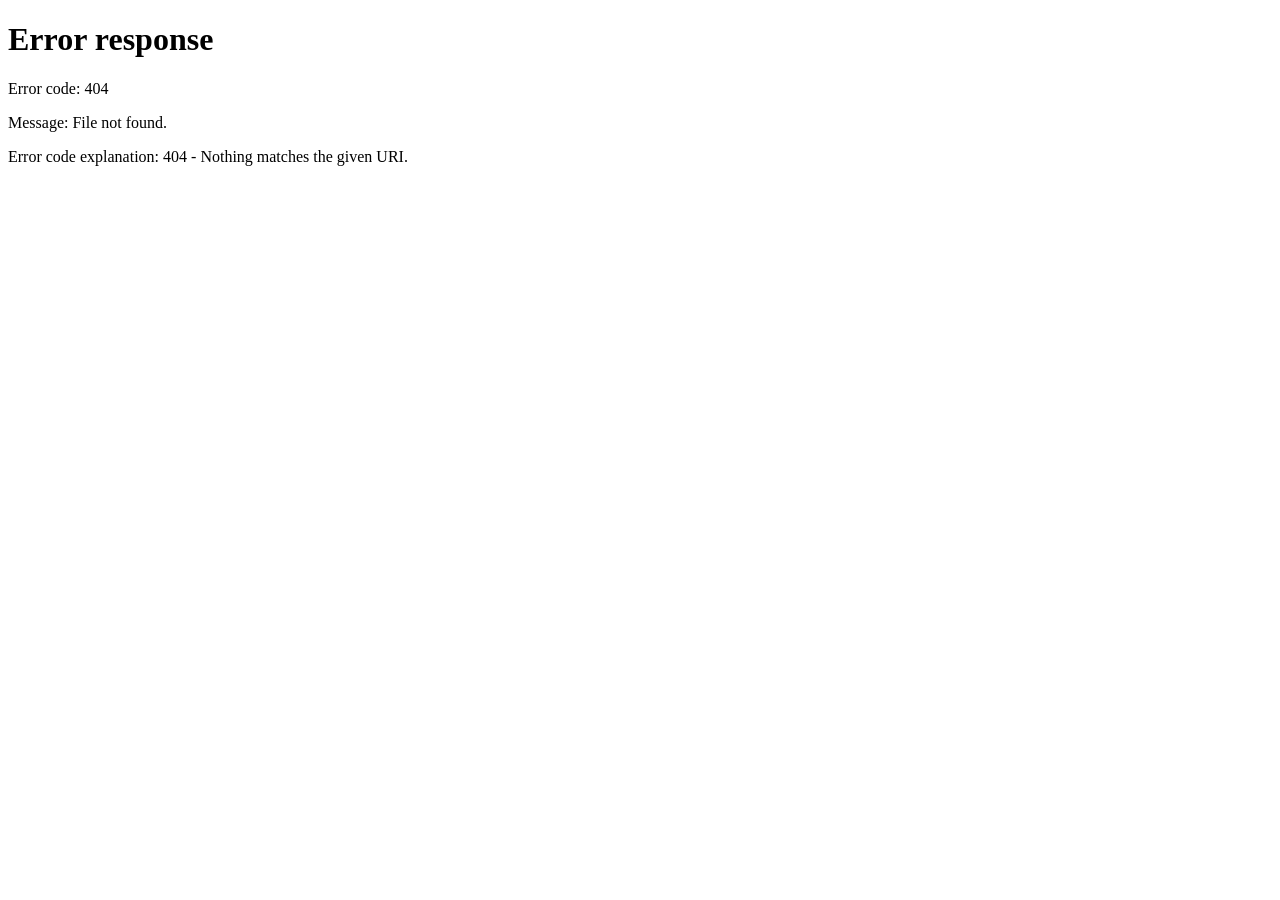
==== src/main/resources/static/index.html @ 52e72889 "legacy 페이지 수정" ====
<!DOCTYPE html>
<html lang="ko">
<head>
    <meta charset="UTF-8">
    <meta http-equiv="refresh" content="0; url=/legacy/index.html">
    <meta name="viewport" content="width=device-width, initial-scale=1.0">
    <title>ChatChosim</title>
    <script>
        window.location.replace("/legacy/index.html");
    </script>
    <style>
        body {
            margin: 0;
            font-family: "Malgun Gothic", Arial, sans-serif;
            background: #f4f7fb;
            color: #1a1a1a;
            display: flex;
            justify-content: center;
            align-items: center;
            height: 100vh;
        }
        .box {
            text-align: center;
            background: white;
            padding: 32px;
            border-radius: 18px;
            box-shadow: 0 12px 30px rgba(0,0,0,0.08);
        }
        a {
            color: #2a64f6;
            text-decoration: none;
            font-weight: bold;
        }
    </style>
</head>
<body>
<div class="box">
    <h1>ChatChosim</h1>
    <p>legacy 페이지로 이동 중이다.</p>
    <p>자동 이동이 안 되면 <a href="/legacy/index.html">여기를 클릭</a>.</p>
</div>
</body>
</html>
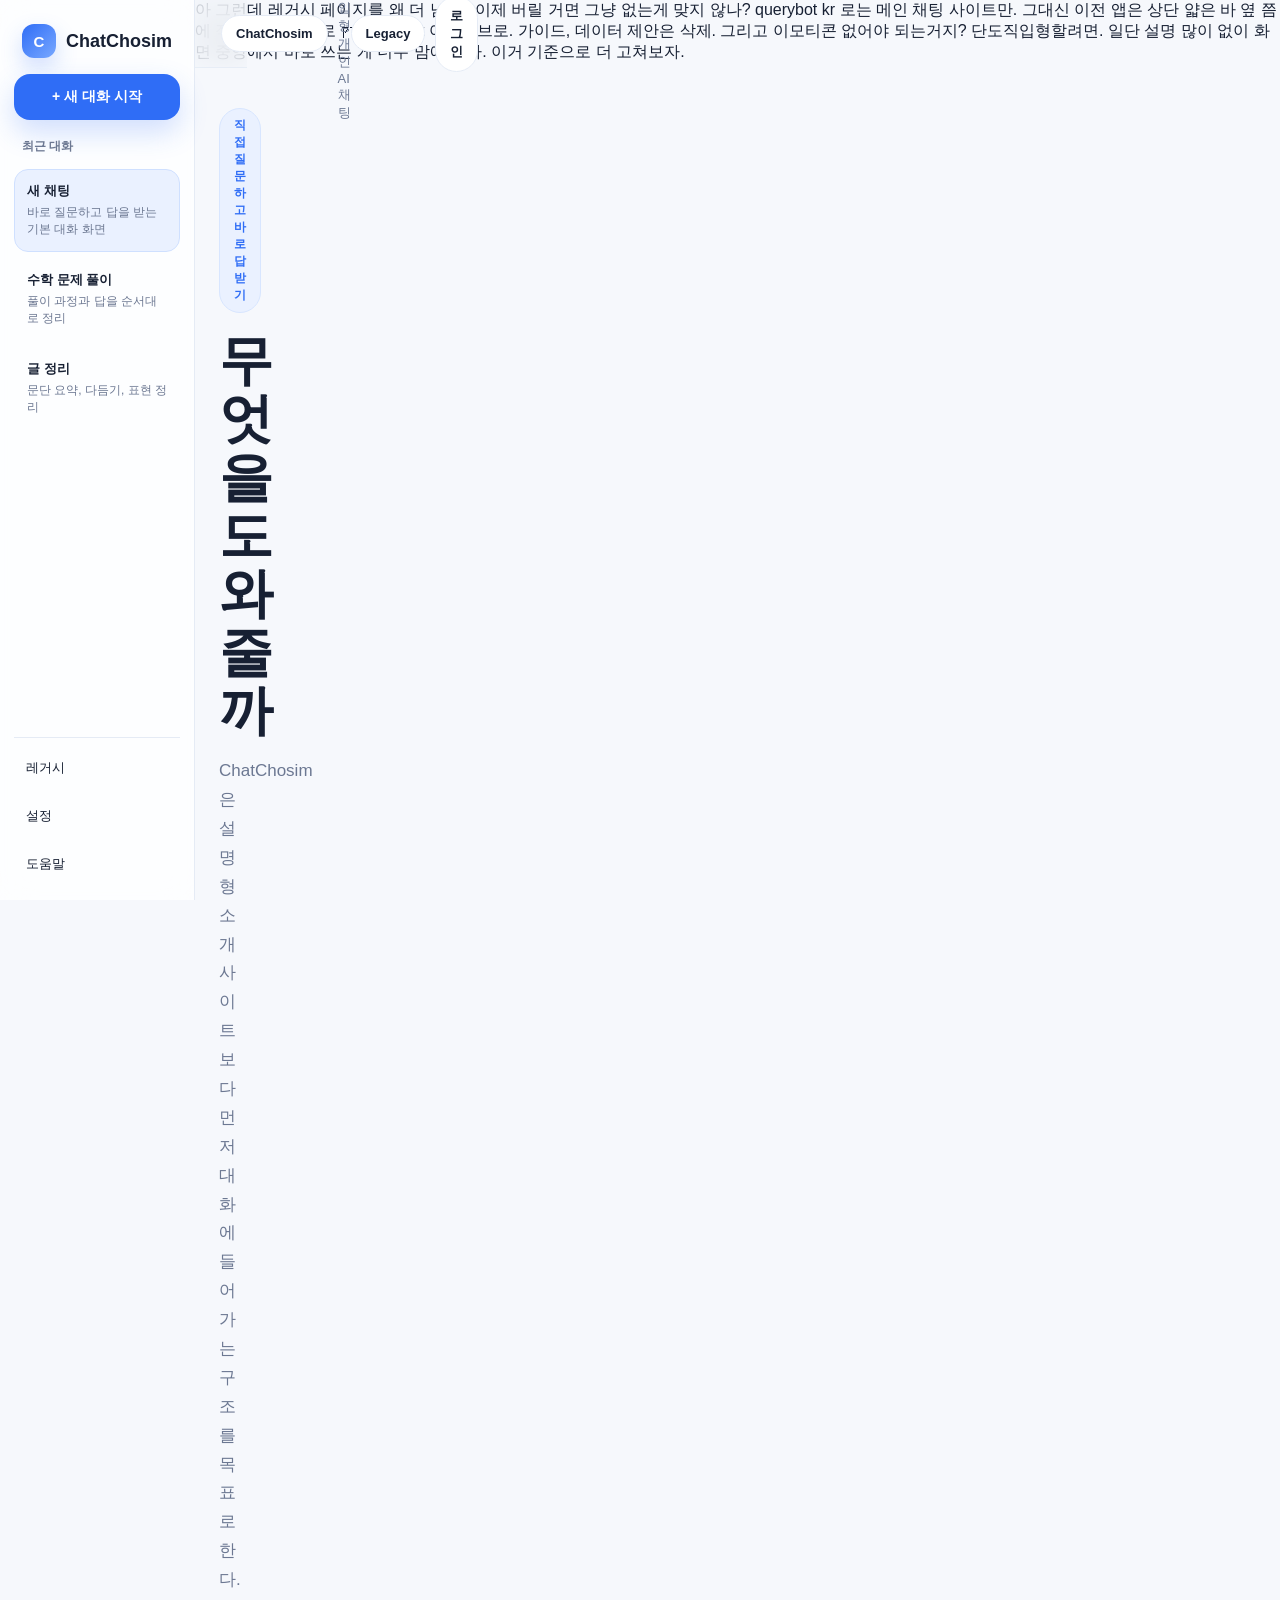
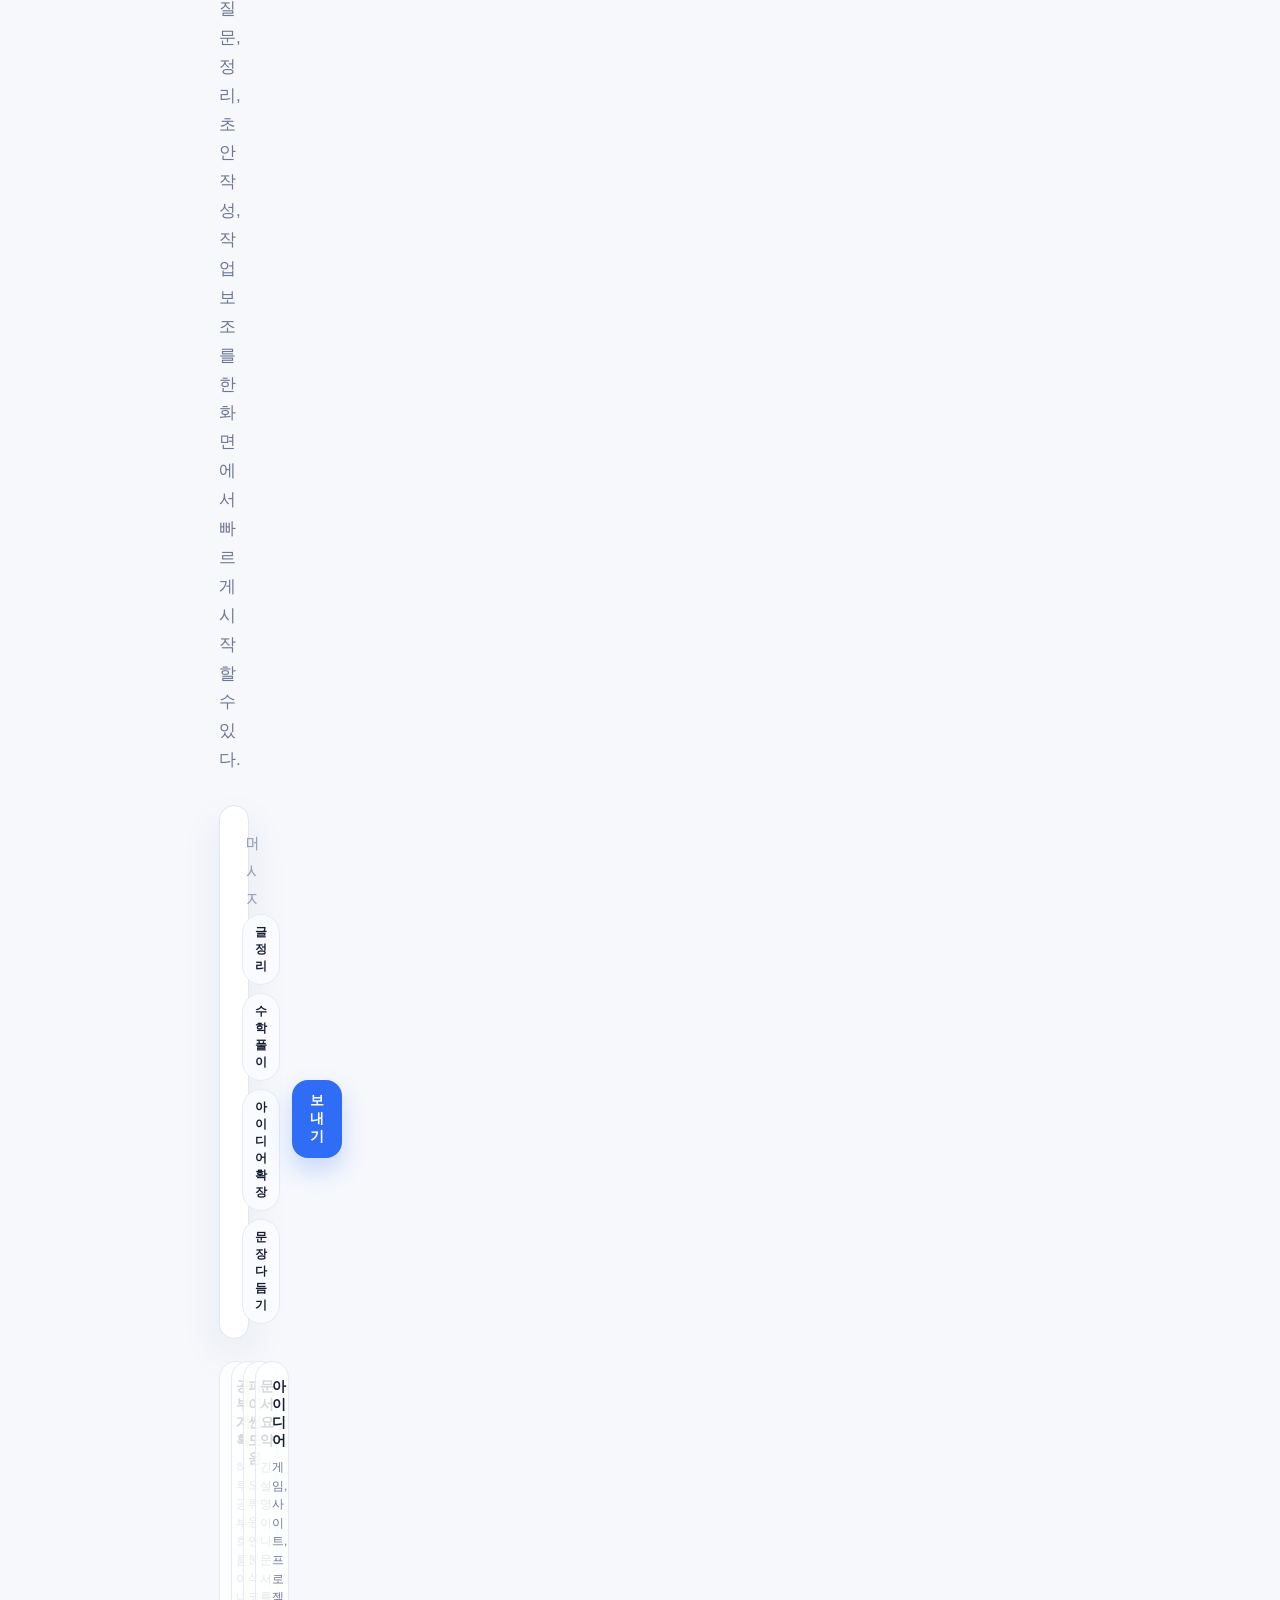
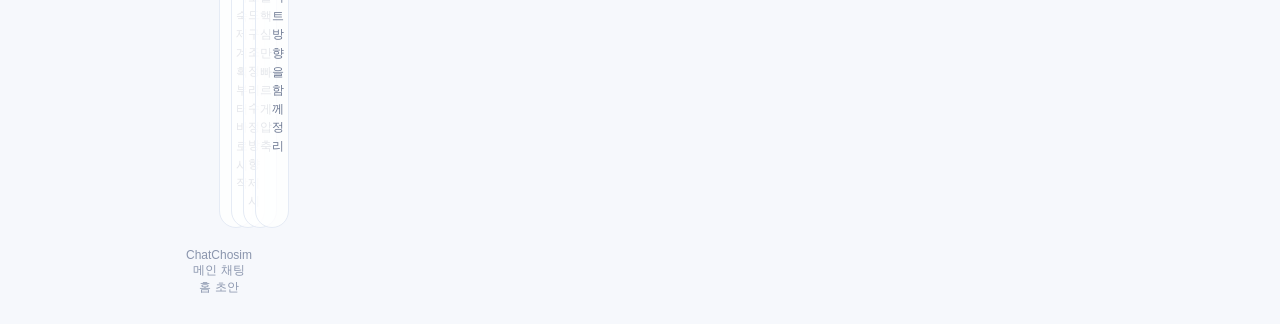
==== commit 50381ba3: "Keep root on main index without legacy redirect" ====
--- a/src/main/resources/static/index.html
+++ b/src/main/resources/static/index.html
@@ -1,43 +1,570 @@
 <!DOCTYPE html>
 <html lang="ko">
 <head>
-    <meta charset="UTF-8">
-    <meta http-equiv="refresh" content="0; url=/legacy/index.html">
-    <meta name="viewport" content="width=device-width, initial-scale=1.0">
+    <meta charset="UTF-8" />
+    <meta name="viewport" content="width=device-width, initial-scale=1.0" />
     <title>ChatChosim</title>
-    <script>
-        window.location.replace("/legacy/index.html");
-    </script>
+    <meta name="description" content="ChatChosim 메인 채팅 홈" />
     <style>
+        :root {
+            --bg: #f6f8fc;
+            --panel: #ffffff;
+            --panel-soft: #f9fbff;
+            --line: #e5ebf5;
+            --text: #172033;
+            --sub: #6c7892;
+            --brand: #2f6df6;
+            --brand-soft: #eaf1ff;
+            --hover: #eef4ff;
+            --shadow: 0 16px 40px rgba(27, 39, 94, 0.08);
+            --radius-xl: 26px;
+            --radius-lg: 18px;
+            --radius-md: 14px;
+        }
+
+        * {
+            box-sizing: border-box;
+        }
+
+        html, body {
+            margin: 0;
+            padding: 0;
+            height: 100%;
+            font-family: "Malgun Gothic", "Apple SD Gothic Neo", Arial, sans-serif;
+            background: var(--bg);
+            color: var(--text);
+        }
+
         body {
+            display: flex;
+            min-height: 100vh;
+        }
+
+        .sidebar {
+            width: 270px;
+            background: rgba(255, 255, 255, 0.78);
+            border-right: 1px solid var(--line);
+            backdrop-filter: blur(16px);
+            display: flex;
+            flex-direction: column;
+            padding: 16px 14px;
+            gap: 14px;
+        }
+
+        .brand-row {
+            display: flex;
+            align-items: center;
+            justify-content: space-between;
+            padding: 8px 8px 2px;
+        }
+
+        .brand {
+            display: flex;
+            align-items: center;
+            gap: 10px;
+            text-decoration: none;
+            color: var(--text);
+            font-weight: 700;
+            font-size: 18px;
+        }
+
+        .brand-badge {
+            width: 34px;
+            height: 34px;
+            border-radius: 12px;
+            background: linear-gradient(135deg, #2f6df6, #78a8ff);
+            color: white;
+            display: flex;
+            align-items: center;
+            justify-content: center;
+            font-size: 15px;
+            box-shadow: 0 10px 22px rgba(47, 109, 246, 0.22);
+        }
+
+        .new-chat-btn {
+            width: 100%;
+            border: none;
+            background: var(--brand);
+            color: white;
+            border-radius: 16px;
+            padding: 14px 16px;
+            font-size: 14px;
+            font-weight: 700;
+            cursor: pointer;
+            box-shadow: 0 12px 28px rgba(47, 109, 246, 0.22);
+        }
+
+        .new-chat-btn:hover {
+            filter: brightness(1.02);
+        }
+
+        .sidebar-section-title {
+            font-size: 12px;
+            color: var(--sub);
+            padding: 4px 8px 0;
+            font-weight: 700;
+        }
+
+        .chat-list {
+            display: flex;
+            flex-direction: column;
+            gap: 6px;
+        }
+
+        .chat-item {
+            display: block;
+            text-decoration: none;
+            color: var(--text);
+            background: transparent;
+            border: 1px solid transparent;
+            border-radius: 14px;
+            padding: 12px 12px;
+            transition: 0.18s ease;
+        }
+
+        .chat-item:hover {
+            background: var(--hover);
+            border-color: #dce8ff;
+        }
+
+        .chat-item.active {
+            background: var(--brand-soft);
+            border-color: #cfe0ff;
+        }
+
+        .chat-item-title {
+            font-size: 13px;
+            font-weight: 700;
+            margin-bottom: 4px;
+        }
+
+        .chat-item-desc {
+            font-size: 12px;
+            color: var(--sub);
+            line-height: 1.45;
+        }
+
+        .sidebar-bottom {
+            margin-top: auto;
+            display: flex;
+            flex-direction: column;
+            gap: 8px;
+            padding-top: 10px;
+            border-top: 1px solid var(--line);
+        }
+
+        .side-link {
+            display: flex;
+            align-items: center;
+            gap: 10px;
+            text-decoration: none;
+            color: var(--text);
+            padding: 11px 12px;
+            border-radius: 14px;
+            font-size: 13px;
+        }
+
+        .side-link:hover {
+            background: var(--hover);
+        }
+
+        .main {
+            flex: 1;
+            min-width: 0;
+            display: flex;
+            flex-direction: column;
+        }
+
+        .topbar {
+            height: 68px;
+            display: flex;
+            align-items: center;
+            justify-content: space-between;
+            padding: 0 26px;
+            border-bottom: 1px solid rgba(229, 235, 245, 0.8);
+            background: rgba(246, 248, 252, 0.7);
+            backdrop-filter: blur(14px);
+        }
+
+        .topbar-left {
+            display: flex;
+            align-items: center;
+            gap: 10px;
+        }
+
+        .model-pill {
+            background: white;
+            border: 1px solid var(--line);
+            color: var(--text);
+            border-radius: 999px;
+            padding: 10px 14px;
+            font-size: 13px;
+            font-weight: 700;
+        }
+
+        .topbar-sub {
+            font-size: 13px;
+            color: var(--sub);
+        }
+
+        .topbar-right {
+            display: flex;
+            align-items: center;
+            gap: 10px;
+        }
+
+        .ghost-btn {
+            border: 1px solid var(--line);
+            background: white;
+            color: var(--text);
+            border-radius: 999px;
+            padding: 10px 14px;
+            font-size: 13px;
+            font-weight: 700;
+            text-decoration: none;
+        }
+
+        .ghost-btn:hover {
+            background: var(--hover);
+        }
+
+        .chat-home {
+            flex: 1;
+            display: flex;
+            flex-direction: column;
+            align-items: center;
+            justify-content: center;
+            padding: 40px 24px 28px;
+        }
+
+        .hero {
+            width: 100%;
+            max-width: 860px;
+            text-align: center;
+            margin-bottom: 30px;
+        }
+
+        .hero-badge {
+            display: inline-flex;
+            align-items: center;
+            gap: 8px;
+            background: var(--brand-soft);
+            color: var(--brand);
+            border: 1px solid #d8e6ff;
+            border-radius: 999px;
+            padding: 8px 14px;
+            font-size: 12px;
+            font-weight: 700;
+            margin-bottom: 18px;
+        }
+
+        .hero h1 {
             margin: 0;
-            font-family: "Malgun Gothic", Arial, sans-serif;
-            background: #f4f7fb;
-            color: #1a1a1a;
-            display: flex;
-            justify-content: center;
-            align-items: center;
-            height: 100vh;
-        }
-        .box {
+            font-size: 54px;
+            line-height: 1.08;
+            letter-spacing: -0.03em;
+        }
+
+        .hero p {
+            margin: 18px auto 0;
+            max-width: 680px;
+            font-size: 17px;
+            line-height: 1.7;
+            color: var(--sub);
+        }
+
+        .prompt-wrap {
+            width: 100%;
+            max-width: 860px;
+        }
+
+        .prompt-box {
+            background: var(--panel);
+            border: 1px solid #dfe7f4;
+            border-radius: 28px;
+            box-shadow: var(--shadow);
+            padding: 14px 14px 12px;
+        }
+
+        .prompt-input {
+            width: 100%;
+            min-height: 84px;
+            border: none;
+            outline: none;
+            resize: none;
+            background: transparent;
+            color: var(--text);
+            font-size: 17px;
+            line-height: 1.65;
+            padding: 10px 12px 6px;
+            font-family: inherit;
+        }
+
+        .prompt-input::placeholder {
+            color: #95a0b8;
+        }
+
+        .prompt-bottom {
+            display: flex;
+            align-items: center;
+            justify-content: space-between;
+            gap: 12px;
+            padding: 6px 8px 2px;
+        }
+
+        .prompt-tools {
+            display: flex;
+            align-items: center;
+            gap: 8px;
+            flex-wrap: wrap;
+        }
+
+        .tool-chip {
+            border: 1px solid var(--line);
+            background: var(--panel-soft);
+            color: var(--text);
+            border-radius: 999px;
+            padding: 9px 12px;
+            font-size: 12px;
+            font-weight: 700;
+            cursor: pointer;
+        }
+
+        .tool-chip:hover {
+            background: var(--hover);
+        }
+
+        .send-btn {
+            border: none;
+            background: var(--brand);
+            color: white;
+            border-radius: 16px;
+            padding: 12px 18px;
+            font-size: 14px;
+            font-weight: 700;
+            cursor: pointer;
+            box-shadow: 0 12px 24px rgba(47, 109, 246, 0.24);
+        }
+
+        .send-btn:hover {
+            filter: brightness(1.03);
+        }
+
+        .quick-grid {
+            width: 100%;
+            max-width: 860px;
+            margin-top: 22px;
+            display: grid;
+            grid-template-columns: repeat(4, minmax(0, 1fr));
+            gap: 12px;
+        }
+
+        .quick-card {
+            background: rgba(255,255,255,0.82);
+            border: 1px solid var(--line);
+            border-radius: 18px;
+            padding: 16px;
+            text-decoration: none;
+            color: var(--text);
+            transition: 0.18s ease;
+        }
+
+        .quick-card:hover {
+            transform: translateY(-2px);
+            background: white;
+            box-shadow: 0 12px 28px rgba(24, 35, 84, 0.08);
+        }
+
+        .quick-card-title {
+            font-size: 14px;
+            font-weight: 800;
+            margin-bottom: 8px;
+        }
+
+        .quick-card-desc {
+            font-size: 12px;
+            line-height: 1.55;
+            color: var(--sub);
+        }
+
+        .bottom-note {
+            margin-top: 20px;
+            font-size: 12px;
+            color: #8a95ad;
             text-align: center;
-            background: white;
-            padding: 32px;
-            border-radius: 18px;
-            box-shadow: 0 12px 30px rgba(0,0,0,0.08);
-        }
-        a {
-            color: #2a64f6;
-            text-decoration: none;
-            font-weight: bold;
+        }
+
+        @media (max-width: 1100px) {
+            .sidebar {
+                width: 230px;
+            }
+
+            .quick-grid {
+                grid-template-columns: repeat(2, minmax(0, 1fr));
+            }
+        }
+
+        @media (max-width: 860px) {
+            .sidebar {
+                display: none;
+            }
+
+            .topbar {
+                padding: 0 16px;
+            }
+
+            .hero h1 {
+                font-size: 40px;
+            }
+
+            .hero p {
+                font-size: 15px;
+            }
+
+            .quick-grid {
+                grid-template-columns: 1fr;
+            }
+
+            .prompt-bottom {
+                flex-direction: column;
+                align-items: stretch;
+            }
+
+            .send-btn {
+                width: 100%;
+            }
         }
     </style>
 </head>
 <body>
-<div class="box">
-    <h1>ChatChosim</h1>
-    <p>legacy 페이지로 이동 중이다.</p>
-    <p>자동 이동이 안 되면 <a href="/legacy/index.html">여기를 클릭</a>.</p>
-</div>
+<aside class="sidebar">
+    <div class="brand-row">
+        <a class="brand" href="/">
+            <div class="brand-badge">C</div>
+            <span>ChatChosim</span>
+        </a>
+    </div>
+
+    <button class="new-chat-btn" onclick="startChat()">+ 새 대화 시작</button>
+
+    <div class="sidebar-section-title">최근 대화</div>
+    <div class="chat-list">
+        <a class="chat-item active" href="#">
+            <div class="chat-item-title">새 채팅</div>
+            <div class="chat-item-desc">바로 질문하고 답을 받는 기본 대화 화면</div>
+        </a>
+        <a class="chat-item" href="#">
+            <div class="chat-item-title">수학 문제 풀이</div>
+            <div class="chat-item-desc">풀이 과정과 답을 순서대로 정리</div>
+        </a>
+        <a class="chat-item" href="#">
+            <div class="chat-item-title">글 정리</div>
+            <div class="chat-item-desc">문단 요약, 다듬기, 표현 정리</div>
+        </a>
+    </div>
+
+    <div class="sidebar-bottom">
+        <a class="side-link" href="/legacy/">레거시</a>
+        <a class="side-link" href="#">설정</a>
+        <a class="side-link" href="#">도움말</a>
+    </div>
+</aside>
+
+<main class="main">
+    <header class="topbar">
+        <div class="topbar-left">
+            <div class="model-pill">ChatChosim</div>
+            <div class="topbar-sub">단도직입형 개인 AI 채팅</div>
+        </div>
+        <div class="topbar-right">
+            <a class="ghost-btn" href="/legacy/">Legacy</a>
+            <a class="ghost-btn" href="#">로그인</a>
+        </div>
+    </header>
+
+    <section class="chat-home">
+        <div class="hero">
+            <div class="hero-badge">직접 질문하고 바로 답받기</div>
+            <h1>무엇을 도와줄까</h1>
+            <p>
+                ChatChosim은 설명형 소개 사이트보다 먼저 대화에 들어가는 구조를 목표로 한다.
+                질문, 정리, 초안 작성, 작업 보조를 한 화면에서 빠르게 시작할 수 있다.
+            </p>
+        </div>
+
+        <div class="prompt-wrap">
+            <div class="prompt-box">
+                <textarea class="prompt-input" id="promptInput" placeholder="메시지를 입력해라."></textarea>
+
+                <div class="prompt-bottom">
+                    <div class="prompt-tools">
+                        <button class="tool-chip" type="button" onclick="insertPrompt('이 글을 깔끔하게 정리해줘.')">글 정리</button>
+                        <button class="tool-chip" type="button" onclick="insertPrompt('이 수학 문제를 풀이 과정까지 보여줘.')">수학 풀이</button>
+                        <button class="tool-chip" type="button" onclick="insertPrompt('이 아이디어를 더 발전시켜줘.')">아이디어 확장</button>
+                        <button class="tool-chip" type="button" onclick="insertPrompt('이 문장을 더 자연스럽게 바꿔줘.')">문장 다듬기</button>
+                    </div>
+                    <button class="send-btn" type="button" onclick="startChat()">보내기</button>
+                </div>
+            </div>
+        </div>
+
+        <div class="quick-grid">
+            <a class="quick-card" href="#" onclick="fillOnly('오늘 공부 계획표를 짜줘.'); return false;">
+                <div class="quick-card-title">공부 계획</div>
+                <div class="quick-card-desc">하루 공부 흐름이나 숙제 계획부터 바로 시작</div>
+            </a>
+            <a class="quick-card" href="#" onclick="fillOnly('파이썬 오류를 분석해줘.'); return false;">
+                <div class="quick-card-title">파이썬 도움</div>
+                <div class="quick-card-desc">오류 원인 분석, 코드 구조 정리, 수정 방향 제시</div>
+            </a>
+            <a class="quick-card" href="#" onclick="fillOnly('이 문서를 요약해줘.'); return false;">
+                <div class="quick-card-title">문서 요약</div>
+                <div class="quick-card-desc">긴 설명이나 문서를 핵심만 빠르게 압축</div>
+            </a>
+            <a class="quick-card" href="#" onclick="fillOnly('좋은 아이디어를 같이 구상해줘.'); return false;">
+                <div class="quick-card-title">아이디어</div>
+                <div class="quick-card-desc">게임, 사이트, 프로젝트 방향을 함께 정리</div>
+            </a>
+        </div>
+
+        <div class="bottom-note">
+            ChatChosim 메인 채팅 홈 초안
+        </div>
+    </section>
+</main>
+
+<script>
+    function insertPrompt(text) {
+        const input = document.getElementById("promptInput");
+        input.value = text;
+        input.focus();
+    }
+
+    function fillOnly(text) {
+        const input = document.getElementById("promptInput");
+        input.value = text;
+        input.focus();
+    }
+
+    function startChat() {
+        const input = document.getElementById("promptInput");
+        const text = input.value.trim();
+
+        if (!text) {
+            input.focus();
+            return;
+        }
+
+        const encoded = encodeURIComponent(text);
+        window.location.href = "/chat?prompt=" + encoded;
+    }
+
+    document.getElementById("promptInput").addEventListener("keydown", function (e) {
+        if (e.key === "Enter" && !e.shiftKey) {
+            e.preventDefault();
+            startChat();
+        }
+    });
+</script>
 </body>
-</html>+</html>  아 그런데 레거시 페이지를 왜 더 남겨? 이제 버릴 거면 그냥 없는게 맞지 않나? querybot kr 로는 메인 채팅 사이트만. 그대신 이전 앱은 상단 얇은 바 옆 쯤에 작은 링크 하나로 רקQueryBot 아카이브로. 가이드, 데이터 제안은 삭제. 그리고 이모티콘 없어야 되는거지? 단도직입형할려면. 일단 설명 많이 없이 화면 중앙에서 바로 쓰는 게 너무 맘에 든다. 이거 기준으로 더 고쳐보자.
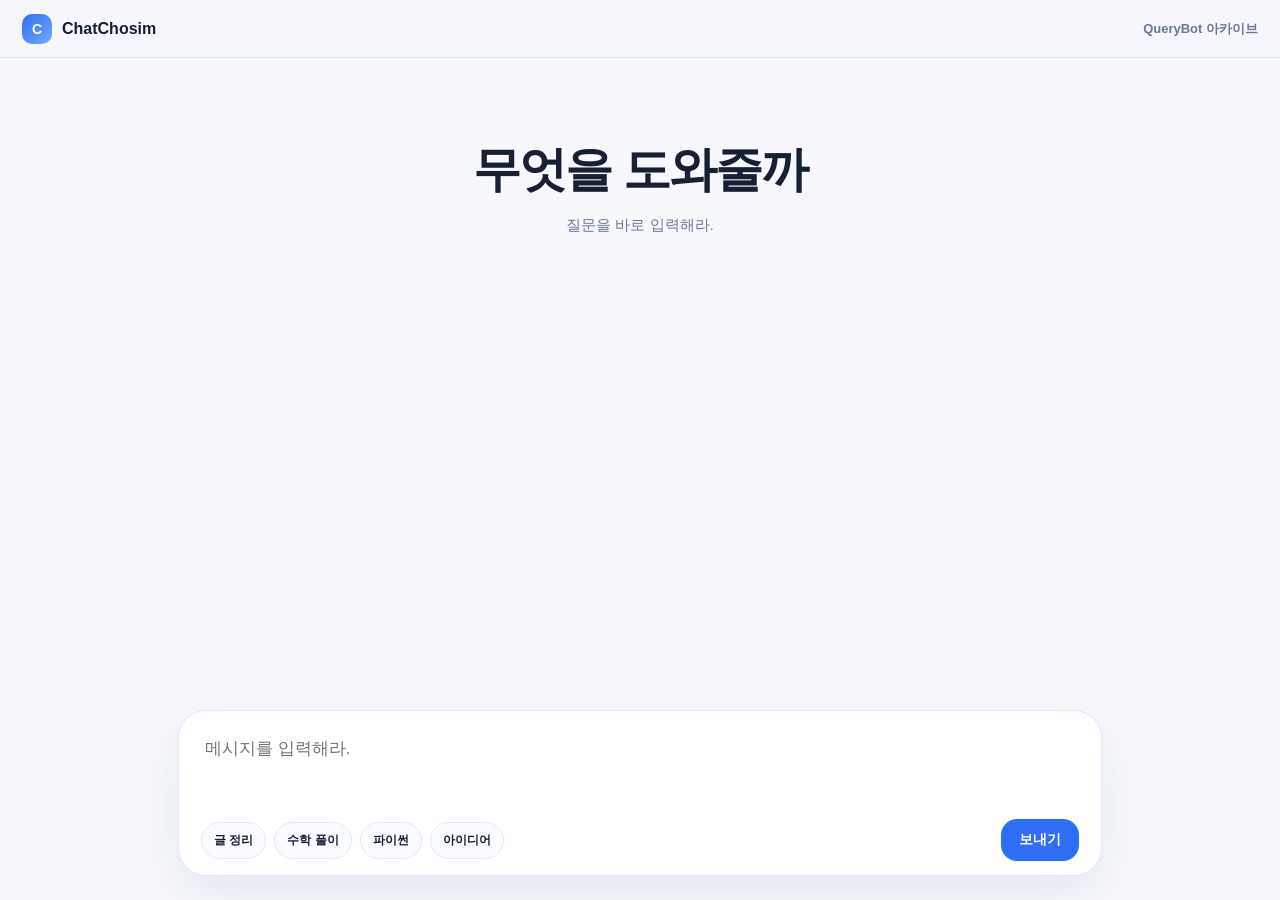
==== commit bd67ca8b: "Change root path to main index page" ====
--- a/src/main/resources/static/index.html
+++ b/src/main/resources/static/index.html
@@ -4,22 +4,19 @@
     <meta charset="UTF-8" />
     <meta name="viewport" content="width=device-width, initial-scale=1.0" />
     <title>ChatChosim</title>
-    <meta name="description" content="ChatChosim 메인 채팅 홈" />
     <style>
         :root {
             --bg: #f6f8fc;
             --panel: #ffffff;
-            --panel-soft: #f9fbff;
-            --line: #e5ebf5;
+            --line: #e3e9f3;
             --text: #172033;
             --sub: #6c7892;
             --brand: #2f6df6;
-            --brand-soft: #eaf1ff;
-            --hover: #eef4ff;
-            --shadow: 0 16px 40px rgba(27, 39, 94, 0.08);
-            --radius-xl: 26px;
-            --radius-lg: 18px;
-            --radius-md: 14px;
+            --user-bg: #2f6df6;
+            --user-text: #ffffff;
+            --bot-bg: #ffffff;
+            --bot-text: #172033;
+            --shadow: 0 18px 44px rgba(27, 39, 94, 0.08);
         }
 
         * {
@@ -37,245 +34,125 @@
 
         body {
             display: flex;
+            flex-direction: column;
             min-height: 100vh;
         }
 
-        .sidebar {
-            width: 270px;
-            background: rgba(255, 255, 255, 0.78);
-            border-right: 1px solid var(--line);
-            backdrop-filter: blur(16px);
-            display: flex;
-            flex-direction: column;
-            padding: 16px 14px;
-            gap: 14px;
-        }
-
-        .brand-row {
+        .topbar {
+            height: 58px;
             display: flex;
             align-items: center;
             justify-content: space-between;
-            padding: 8px 8px 2px;
+            padding: 0 22px;
+            border-bottom: 1px solid var(--line);
+            background: rgba(246, 248, 252, 0.9);
         }
 
         .brand {
-            display: flex;
+            display: inline-flex;
             align-items: center;
             gap: 10px;
             text-decoration: none;
             color: var(--text);
-            font-weight: 700;
-            font-size: 18px;
+            font-size: 16px;
+            font-weight: 800;
         }
 
         .brand-badge {
-            width: 34px;
-            height: 34px;
-            border-radius: 12px;
+            width: 30px;
+            height: 30px;
+            border-radius: 10px;
             background: linear-gradient(135deg, #2f6df6, #78a8ff);
-            color: white;
-            display: flex;
+            color: #fff;
+            display: inline-flex;
             align-items: center;
             justify-content: center;
-            font-size: 15px;
-            box-shadow: 0 10px 22px rgba(47, 109, 246, 0.22);
-        }
-
-        .new-chat-btn {
-            width: 100%;
-            border: none;
-            background: var(--brand);
-            color: white;
-            border-radius: 16px;
-            padding: 14px 16px;
             font-size: 14px;
-            font-weight: 700;
-            cursor: pointer;
-            box-shadow: 0 12px 28px rgba(47, 109, 246, 0.22);
-        }
-
-        .new-chat-btn:hover {
-            filter: brightness(1.02);
-        }
-
-        .sidebar-section-title {
-            font-size: 12px;
+            font-weight: 800;
+        }
+
+        .top-link {
+            text-decoration: none;
             color: var(--sub);
-            padding: 4px 8px 0;
-            font-weight: 700;
-        }
-
-        .chat-list {
-            display: flex;
-            flex-direction: column;
-            gap: 6px;
-        }
-
-        .chat-item {
-            display: block;
-            text-decoration: none;
-            color: var(--text);
-            background: transparent;
-            border: 1px solid transparent;
-            border-radius: 14px;
-            padding: 12px 12px;
-            transition: 0.18s ease;
-        }
-
-        .chat-item:hover {
-            background: var(--hover);
-            border-color: #dce8ff;
-        }
-
-        .chat-item.active {
-            background: var(--brand-soft);
-            border-color: #cfe0ff;
-        }
-
-        .chat-item-title {
             font-size: 13px;
             font-weight: 700;
-            margin-bottom: 4px;
-        }
-
-        .chat-item-desc {
-            font-size: 12px;
-            color: var(--sub);
-            line-height: 1.45;
-        }
-
-        .sidebar-bottom {
-            margin-top: auto;
-            display: flex;
-            flex-direction: column;
-            gap: 8px;
-            padding-top: 10px;
-            border-top: 1px solid var(--line);
-        }
-
-        .side-link {
-            display: flex;
-            align-items: center;
-            gap: 10px;
-            text-decoration: none;
-            color: var(--text);
-            padding: 11px 12px;
-            border-radius: 14px;
-            font-size: 13px;
-        }
-
-        .side-link:hover {
-            background: var(--hover);
         }
 
         .main {
             flex: 1;
-            min-width: 0;
+            width: 100%;
+            max-width: 960px;
+            margin: 0 auto;
             display: flex;
             flex-direction: column;
-        }
-
-        .topbar {
-            height: 68px;
-            display: flex;
-            align-items: center;
-            justify-content: space-between;
-            padding: 0 26px;
-            border-bottom: 1px solid rgba(229, 235, 245, 0.8);
-            background: rgba(246, 248, 252, 0.7);
-            backdrop-filter: blur(14px);
-        }
-
-        .topbar-left {
-            display: flex;
-            align-items: center;
-            gap: 10px;
-        }
-
-        .model-pill {
-            background: white;
+            padding: 18px 18px 24px;
+        }
+
+        .chat-area {
+            flex: 1;
+            display: flex;
+            flex-direction: column;
+            gap: 14px;
+            padding: 10px 4px 20px;
+            overflow-y: auto;
+        }
+
+        .message-row {
+            display: flex;
+        }
+
+        .message-row.user {
+            justify-content: flex-end;
+        }
+
+        .message-row.bot {
+            justify-content: flex-start;
+        }
+
+        .bubble {
+            max-width: 76%;
+            padding: 14px 16px;
+            border-radius: 18px;
+            line-height: 1.6;
+            white-space: pre-wrap;
+            word-break: break-word;
+            box-shadow: var(--shadow);
             border: 1px solid var(--line);
-            color: var(--text);
-            border-radius: 999px;
-            padding: 10px 14px;
-            font-size: 13px;
-            font-weight: 700;
-        }
-
-        .topbar-sub {
-            font-size: 13px;
+        }
+
+        .message-row.user .bubble {
+            background: var(--user-bg);
+            color: var(--user-text);
+            border-color: transparent;
+        }
+
+        .message-row.bot .bubble {
+            background: var(--bot-bg);
+            color: var(--bot-text);
+        }
+
+        .welcome {
+            text-align: center;
+            padding: 52px 10px 22px;
+        }
+
+        .welcome h1 {
+            margin: 0;
+            font-size: 48px;
+            letter-spacing: -0.04em;
+        }
+
+        .welcome p {
+            margin: 14px 0 0;
             color: var(--sub);
-        }
-
-        .topbar-right {
-            display: flex;
-            align-items: center;
-            gap: 10px;
-        }
-
-        .ghost-btn {
-            border: 1px solid var(--line);
-            background: white;
-            color: var(--text);
-            border-radius: 999px;
-            padding: 10px 14px;
-            font-size: 13px;
-            font-weight: 700;
-            text-decoration: none;
-        }
-
-        .ghost-btn:hover {
-            background: var(--hover);
-        }
-
-        .chat-home {
-            flex: 1;
-            display: flex;
-            flex-direction: column;
-            align-items: center;
-            justify-content: center;
-            padding: 40px 24px 28px;
-        }
-
-        .hero {
-            width: 100%;
-            max-width: 860px;
-            text-align: center;
-            margin-bottom: 30px;
-        }
-
-        .hero-badge {
-            display: inline-flex;
-            align-items: center;
-            gap: 8px;
-            background: var(--brand-soft);
-            color: var(--brand);
-            border: 1px solid #d8e6ff;
-            border-radius: 999px;
-            padding: 8px 14px;
-            font-size: 12px;
-            font-weight: 700;
-            margin-bottom: 18px;
-        }
-
-        .hero h1 {
-            margin: 0;
-            font-size: 54px;
-            line-height: 1.08;
-            letter-spacing: -0.03em;
-        }
-
-        .hero p {
-            margin: 18px auto 0;
-            max-width: 680px;
-            font-size: 17px;
-            line-height: 1.7;
-            color: var(--sub);
-        }
-
-        .prompt-wrap {
-            width: 100%;
-            max-width: 860px;
+            font-size: 15px;
+        }
+
+        .input-wrap {
+            position: sticky;
+            bottom: 0;
+            background: var(--bg);
+            padding-top: 10px;
         }
 
         .prompt-box {
@@ -300,10 +177,6 @@
             font-family: inherit;
         }
 
-        .prompt-input::placeholder {
-            color: #95a0b8;
-        }
-
         .prompt-bottom {
             display: flex;
             align-items: center;
@@ -312,26 +185,21 @@
             padding: 6px 8px 2px;
         }
 
-        .prompt-tools {
-            display: flex;
-            align-items: center;
+        .tool-row {
+            display: flex;
             gap: 8px;
             flex-wrap: wrap;
         }
 
         .tool-chip {
             border: 1px solid var(--line);
-            background: var(--panel-soft);
+            background: #f9fbff;
             color: var(--text);
             border-radius: 999px;
             padding: 9px 12px;
             font-size: 12px;
             font-weight: 700;
             cursor: pointer;
-        }
-
-        .tool-chip:hover {
-            background: var(--hover);
         }
 
         .send-btn {
@@ -341,88 +209,17 @@
             border-radius: 16px;
             padding: 12px 18px;
             font-size: 14px;
-            font-weight: 700;
+            font-weight: 800;
             cursor: pointer;
-            box-shadow: 0 12px 24px rgba(47, 109, 246, 0.24);
-        }
-
-        .send-btn:hover {
-            filter: brightness(1.03);
-        }
-
-        .quick-grid {
-            width: 100%;
-            max-width: 860px;
-            margin-top: 22px;
-            display: grid;
-            grid-template-columns: repeat(4, minmax(0, 1fr));
-            gap: 12px;
-        }
-
-        .quick-card {
-            background: rgba(255,255,255,0.82);
-            border: 1px solid var(--line);
-            border-radius: 18px;
-            padding: 16px;
-            text-decoration: none;
-            color: var(--text);
-            transition: 0.18s ease;
-        }
-
-        .quick-card:hover {
-            transform: translateY(-2px);
-            background: white;
-            box-shadow: 0 12px 28px rgba(24, 35, 84, 0.08);
-        }
-
-        .quick-card-title {
-            font-size: 14px;
-            font-weight: 800;
-            margin-bottom: 8px;
-        }
-
-        .quick-card-desc {
-            font-size: 12px;
-            line-height: 1.55;
-            color: var(--sub);
-        }
-
-        .bottom-note {
-            margin-top: 20px;
-            font-size: 12px;
-            color: #8a95ad;
-            text-align: center;
-        }
-
-        @media (max-width: 1100px) {
-            .sidebar {
-                width: 230px;
-            }
-
-            .quick-grid {
-                grid-template-columns: repeat(2, minmax(0, 1fr));
-            }
         }
 
         @media (max-width: 860px) {
-            .sidebar {
-                display: none;
-            }
-
-            .topbar {
-                padding: 0 16px;
-            }
-
-            .hero h1 {
-                font-size: 40px;
-            }
-
-            .hero p {
-                font-size: 15px;
-            }
-
-            .quick-grid {
-                grid-template-columns: 1fr;
+            .welcome h1 {
+                font-size: 36px;
+            }
+
+            .bubble {
+                max-width: 92%;
             }
 
             .prompt-bottom {
@@ -437,134 +234,104 @@
     </style>
 </head>
 <body>
-<aside class="sidebar">
-    <div class="brand-row">
-        <a class="brand" href="/">
-            <div class="brand-badge">C</div>
-            <span>ChatChosim</span>
-        </a>
+<header class="topbar">
+    <a class="brand" href="/">
+        <span class="brand-badge">C</span>
+        <span>ChatChosim</span>
+    </a>
+    <a class="top-link" href="/legacy/">QueryBot 아카이브</a>
+</header>
+
+<main class="main">
+    <div class="chat-area" id="chatArea">
+        <div class="welcome" id="welcomeBox">
+            <h1>무엇을 도와줄까</h1>
+            <p>질문을 바로 입력해라.</p>
+        </div>
     </div>
 
-    <button class="new-chat-btn" onclick="startChat()">+ 새 대화 시작</button>
-
-    <div class="sidebar-section-title">최근 대화</div>
-    <div class="chat-list">
-        <a class="chat-item active" href="#">
-            <div class="chat-item-title">새 채팅</div>
-            <div class="chat-item-desc">바로 질문하고 답을 받는 기본 대화 화면</div>
-        </a>
-        <a class="chat-item" href="#">
-            <div class="chat-item-title">수학 문제 풀이</div>
-            <div class="chat-item-desc">풀이 과정과 답을 순서대로 정리</div>
-        </a>
-        <a class="chat-item" href="#">
-            <div class="chat-item-title">글 정리</div>
-            <div class="chat-item-desc">문단 요약, 다듬기, 표현 정리</div>
-        </a>
-    </div>
-
-    <div class="sidebar-bottom">
-        <a class="side-link" href="/legacy/">레거시</a>
-        <a class="side-link" href="#">설정</a>
-        <a class="side-link" href="#">도움말</a>
-    </div>
-</aside>
-
-<main class="main">
-    <header class="topbar">
-        <div class="topbar-left">
-            <div class="model-pill">ChatChosim</div>
-            <div class="topbar-sub">단도직입형 개인 AI 채팅</div>
-        </div>
-        <div class="topbar-right">
-            <a class="ghost-btn" href="/legacy/">Legacy</a>
-            <a class="ghost-btn" href="#">로그인</a>
-        </div>
-    </header>
-
-    <section class="chat-home">
-        <div class="hero">
-            <div class="hero-badge">직접 질문하고 바로 답받기</div>
-            <h1>무엇을 도와줄까</h1>
-            <p>
-                ChatChosim은 설명형 소개 사이트보다 먼저 대화에 들어가는 구조를 목표로 한다.
-                질문, 정리, 초안 작성, 작업 보조를 한 화면에서 빠르게 시작할 수 있다.
-            </p>
-        </div>
-
-        <div class="prompt-wrap">
-            <div class="prompt-box">
-                <textarea class="prompt-input" id="promptInput" placeholder="메시지를 입력해라."></textarea>
-
-                <div class="prompt-bottom">
-                    <div class="prompt-tools">
-                        <button class="tool-chip" type="button" onclick="insertPrompt('이 글을 깔끔하게 정리해줘.')">글 정리</button>
-                        <button class="tool-chip" type="button" onclick="insertPrompt('이 수학 문제를 풀이 과정까지 보여줘.')">수학 풀이</button>
-                        <button class="tool-chip" type="button" onclick="insertPrompt('이 아이디어를 더 발전시켜줘.')">아이디어 확장</button>
-                        <button class="tool-chip" type="button" onclick="insertPrompt('이 문장을 더 자연스럽게 바꿔줘.')">문장 다듬기</button>
-                    </div>
-                    <button class="send-btn" type="button" onclick="startChat()">보내기</button>
+    <div class="input-wrap">
+        <div class="prompt-box">
+            <textarea class="prompt-input" id="promptInput" placeholder="메시지를 입력해라."></textarea>
+
+            <div class="prompt-bottom">
+                <div class="tool-row">
+                    <button class="tool-chip" type="button" onclick="fillOnly('이 글을 정리해줘.')">글 정리</button>
+                    <button class="tool-chip" type="button" onclick="fillOnly('이 수학 문제를 풀이해줘.')">수학 풀이</button>
+                    <button class="tool-chip" type="button" onclick="fillOnly('파이썬 오류를 분석해줘.')">파이썬</button>
+                    <button class="tool-chip" type="button" onclick="fillOnly('이 아이디어를 발전시켜줘.')">아이디어</button>
                 </div>
+                <button class="send-btn" type="button" onclick="sendMessage()">보내기</button>
             </div>
         </div>
-
-        <div class="quick-grid">
-            <a class="quick-card" href="#" onclick="fillOnly('오늘 공부 계획표를 짜줘.'); return false;">
-                <div class="quick-card-title">공부 계획</div>
-                <div class="quick-card-desc">하루 공부 흐름이나 숙제 계획부터 바로 시작</div>
-            </a>
-            <a class="quick-card" href="#" onclick="fillOnly('파이썬 오류를 분석해줘.'); return false;">
-                <div class="quick-card-title">파이썬 도움</div>
-                <div class="quick-card-desc">오류 원인 분석, 코드 구조 정리, 수정 방향 제시</div>
-            </a>
-            <a class="quick-card" href="#" onclick="fillOnly('이 문서를 요약해줘.'); return false;">
-                <div class="quick-card-title">문서 요약</div>
-                <div class="quick-card-desc">긴 설명이나 문서를 핵심만 빠르게 압축</div>
-            </a>
-            <a class="quick-card" href="#" onclick="fillOnly('좋은 아이디어를 같이 구상해줘.'); return false;">
-                <div class="quick-card-title">아이디어</div>
-                <div class="quick-card-desc">게임, 사이트, 프로젝트 방향을 함께 정리</div>
-            </a>
-        </div>
-
-        <div class="bottom-note">
-            ChatChosim 메인 채팅 홈 초안
-        </div>
-    </section>
+    </div>
 </main>
 
 <script>
-    function insertPrompt(text) {
-        const input = document.getElementById("promptInput");
-        input.value = text;
-        input.focus();
+    const chatArea = document.getElementById("chatArea");
+    const promptInput = document.getElementById("promptInput");
+    const welcomeBox = document.getElementById("welcomeBox");
+
+    function fillOnly(text) {
+        promptInput.value = text;
+        promptInput.focus();
     }
 
-    function fillOnly(text) {
-        const input = document.getElementById("promptInput");
-        input.value = text;
-        input.focus();
+    function addMessage(role, text) {
+        if (welcomeBox) {
+            welcomeBox.style.display = "none";
+        }
+
+        const row = document.createElement("div");
+        row.className = "message-row " + role;
+
+        const bubble = document.createElement("div");
+        bubble.className = "bubble";
+        bubble.textContent = text;
+
+        row.appendChild(bubble);
+        chatArea.appendChild(row);
+        chatArea.scrollTop = chatArea.scrollHeight;
     }
 
-    function startChat() {
-        const input = document.getElementById("promptInput");
-        const text = input.value.trim();
+    async function sendMessage() {
+        const text = promptInput.value.trim();
 
         if (!text) {
-            input.focus();
+            promptInput.focus();
             return;
         }
 
-        const encoded = encodeURIComponent(text);
-        window.location.href = "/chat?prompt=" + encoded;
+        addMessage("user", text);
+        promptInput.value = "";
+
+        try {
+            const response = await fetch("/api/chat", {
+                method: "POST",
+                headers: {
+                    "Content-Type": "application/json"
+                },
+                body: JSON.stringify({ message: text })
+            });
+
+            if (!response.ok) {
+                throw new Error("서버 응답 오류");
+            }
+
+            const data = await response.json();
+            addMessage("bot", data.reply || "응답이 비어 있다.");
+        } catch (error) {
+            addMessage("bot", "메시지 처리 중 오류가 발생했다.");
+            console.error(error);
+        }
     }
 
-    document.getElementById("promptInput").addEventListener("keydown", function (e) {
+    promptInput.addEventListener("keydown", function (e) {
         if (e.key === "Enter" && !e.shiftKey) {
             e.preventDefault();
-            startChat();
+            sendMessage();
         }
     });
 </script>
 </body>
-</html>  아 그런데 레거시 페이지를 왜 더 남겨? 이제 버릴 거면 그냥 없는게 맞지 않나? querybot kr 로는 메인 채팅 사이트만. 그대신 이전 앱은 상단 얇은 바 옆 쯤에 작은 링크 하나로 רקQueryBot 아카이브로. 가이드, 데이터 제안은 삭제. 그리고 이모티콘 없어야 되는거지? 단도직입형할려면. 일단 설명 많이 없이 화면 중앙에서 바로 쓰는 게 너무 맘에 든다. 이거 기준으로 더 고쳐보자.+</html>
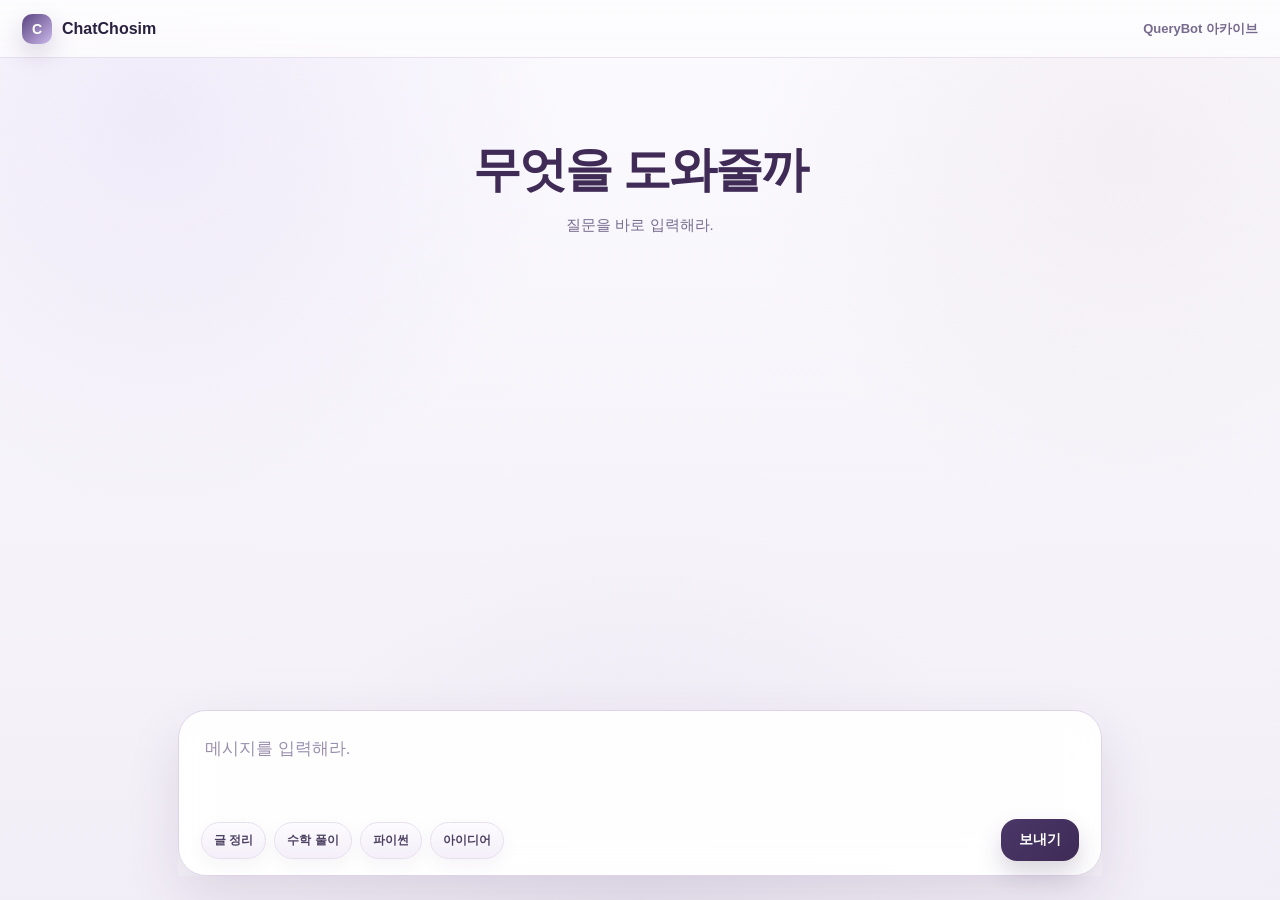
==== commit a29a3152: "Apply D theme colors" ====
--- a/src/main/resources/static/index.html
+++ b/src/main/resources/static/index.html
@@ -6,17 +6,22 @@
     <title>ChatChosim</title>
     <style>
         :root {
-            --bg: #f6f8fc;
-            --panel: #ffffff;
-            --line: #e3e9f3;
-            --text: #172033;
-            --sub: #6c7892;
-            --brand: #2f6df6;
-            --user-bg: #2f6df6;
+            --bg: #f6f4fa;
+            --panel: rgba(255, 255, 255, 0.92);
+            --line: #e7e0ef;
+            --text: #2a2140;
+            --sub: #766b8e;
+            --brand: #3f2b56;
+            --user-bg: linear-gradient(135deg, #4b3768 0%, #3f2b56 100%);
             --user-text: #ffffff;
             --bot-bg: #ffffff;
-            --bot-text: #172033;
-            --shadow: 0 18px 44px rgba(27, 39, 94, 0.08);
+            --bot-text: #2a2140;
+            --shadow: 0 18px 44px rgba(63, 43, 86, 0.10);
+            --soft-bg: #f8f5fc;
+            --soft-line: #ddd4e8;
+            --focus-ring: rgba(203, 185, 235, 0.22);
+            --badge-grad: linear-gradient(135deg, #5a4380 0%, #cbb9eb 100%);
+            --topbar-bg: rgba(246, 244, 250, 0.82);
         }
 
         * {
@@ -28,7 +33,11 @@
             padding: 0;
             height: 100%;
             font-family: "Malgun Gothic", "Apple SD Gothic Neo", Arial, sans-serif;
-            background: var(--bg);
+            background:
+                    radial-gradient(circle at 12% 12%, rgba(203, 185, 235, 0.22), transparent 30%),
+                    radial-gradient(circle at 88% 16%, rgba(216, 196, 206, 0.18), transparent 28%),
+                    radial-gradient(circle at 50% 100%, rgba(160, 145, 190, 0.10), transparent 34%),
+                    linear-gradient(180deg, #fbfafe 0%, #f6f4fa 56%, #f2eef7 100%);
             color: var(--text);
         }
 
@@ -45,7 +54,10 @@
             justify-content: space-between;
             padding: 0 22px;
             border-bottom: 1px solid var(--line);
-            background: rgba(246, 248, 252, 0.9);
+            background:
+                    linear-gradient(180deg, rgba(255, 255, 255, 0.72), rgba(255, 255, 255, 0.58)),
+                    var(--topbar-bg);
+            backdrop-filter: blur(14px);
         }
 
         .brand {
@@ -62,13 +74,14 @@
             width: 30px;
             height: 30px;
             border-radius: 10px;
-            background: linear-gradient(135deg, #2f6df6, #78a8ff);
+            background: var(--badge-grad);
             color: #fff;
             display: inline-flex;
             align-items: center;
             justify-content: center;
             font-size: 14px;
             font-weight: 800;
+            box-shadow: 0 10px 24px rgba(91, 74, 122, 0.22);
         }
 
         .top-link {
@@ -127,7 +140,7 @@
         }
 
         .message-row.bot .bubble {
-            background: var(--bot-bg);
+            background: linear-gradient(180deg, rgba(255, 255, 255, 0.98), rgba(249, 246, 252, 0.96));
             color: var(--bot-text);
         }
 
@@ -140,6 +153,7 @@
             margin: 0;
             font-size: 48px;
             letter-spacing: -0.04em;
+            color: #3f2b56;
         }
 
         .welcome p {
@@ -151,16 +165,18 @@
         .input-wrap {
             position: sticky;
             bottom: 0;
-            background: var(--bg);
+            background:
+                    linear-gradient(180deg, rgba(246, 244, 250, 0) 0%, rgba(246, 244, 250, 0.82) 24%, rgba(246, 244, 250, 0.96) 100%);
             padding-top: 10px;
         }
 
         .prompt-box {
             background: var(--panel);
-            border: 1px solid #dfe7f4;
+            border: 1px solid var(--soft-line);
             border-radius: 28px;
-            box-shadow: var(--shadow);
+            box-shadow: 0 22px 54px rgba(63, 43, 86, 0.12);
             padding: 14px 14px 12px;
+            backdrop-filter: blur(16px);
         }
 
         .prompt-input {
@@ -177,6 +193,14 @@
             font-family: inherit;
         }
 
+        .prompt-input::placeholder {
+            color: #9a90ae;
+        }
+
+        .prompt-input:focus {
+            box-shadow: inset 0 0 0 9999px transparent;
+        }
+
         .prompt-bottom {
             display: flex;
             align-items: center;
@@ -193,24 +217,43 @@
 
         .tool-chip {
             border: 1px solid var(--line);
-            background: #f9fbff;
-            color: var(--text);
+            background: linear-gradient(180deg, #fcfbfe 0%, #f4eff9 100%);
+            color: #4d4262;
             border-radius: 999px;
             padding: 9px 12px;
             font-size: 12px;
             font-weight: 700;
             cursor: pointer;
+            box-shadow: 0 6px 18px rgba(63, 43, 86, 0.05);
+        }
+
+        .tool-chip:hover {
+            background: linear-gradient(180deg, #f7f2fb 0%, #eee7f6 100%);
+            border-color: #d7cae6;
         }
 
         .send-btn {
             border: none;
-            background: var(--brand);
+            background: linear-gradient(135deg, #4b3768 0%, #3f2b56 100%);
             color: white;
             border-radius: 16px;
             padding: 12px 18px;
             font-size: 14px;
             font-weight: 800;
             cursor: pointer;
+            box-shadow: 0 12px 24px rgba(63, 43, 86, 0.20);
+        }
+
+        .send-btn:hover {
+            background: linear-gradient(135deg, #5a4380 0%, #493562 100%);
+        }
+
+        .send-btn:focus-visible,
+        .tool-chip:focus-visible,
+        .top-link:focus-visible,
+        .brand:focus-visible {
+            outline: none;
+            box-shadow: 0 0 0 4px var(--focus-ring);
         }
 
         @media (max-width: 860px) {
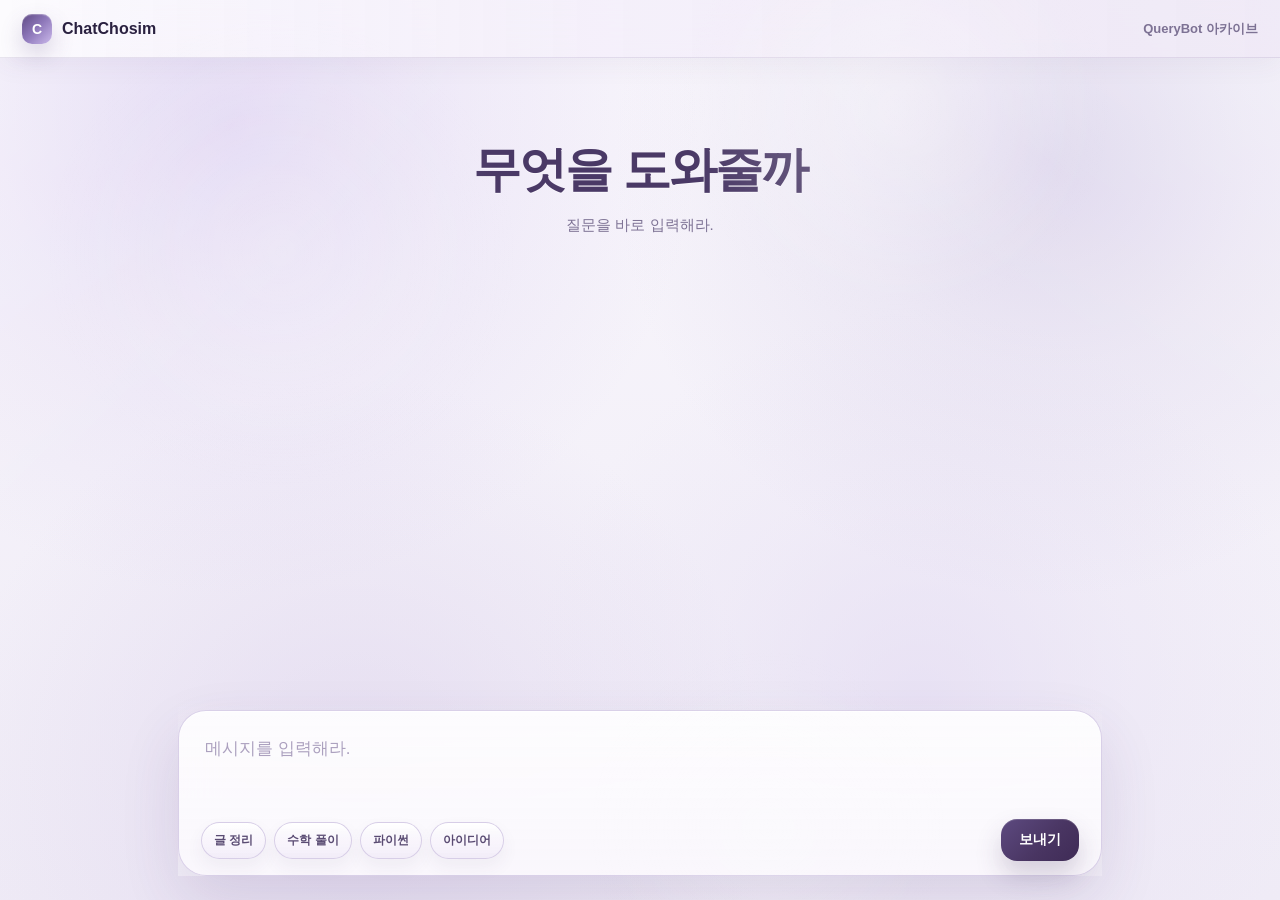
==== commit 6a54821c: "asdihauodjhauo" ====
--- a/src/main/resources/static/index.html
+++ b/src/main/resources/static/index.html
@@ -6,22 +6,25 @@
     <title>ChatChosim</title>
     <style>
         :root {
-            --bg: #f6f4fa;
-            --panel: rgba(255, 255, 255, 0.92);
-            --line: #e7e0ef;
+            --bg: #f4f1f9;
+            --panel: rgba(255, 255, 255, 0.88);
+            --line: #ddd6ea;
             --text: #2a2140;
-            --sub: #766b8e;
-            --brand: #3f2b56;
-            --user-bg: linear-gradient(135deg, #4b3768 0%, #3f2b56 100%);
+            --sub: #7d7294;
+
+            --brand: #4a3966;
+            --brand-2: #6d5a92;
+            --brand-3: #c9bce6;
+
             --user-text: #ffffff;
-            --bot-bg: #ffffff;
+            --bot-bg: rgba(255, 255, 255, 0.92);
             --bot-text: #2a2140;
-            --shadow: 0 18px 44px rgba(63, 43, 86, 0.10);
-            --soft-bg: #f8f5fc;
-            --soft-line: #ddd4e8;
-            --focus-ring: rgba(203, 185, 235, 0.22);
-            --badge-grad: linear-gradient(135deg, #5a4380 0%, #cbb9eb 100%);
-            --topbar-bg: rgba(246, 244, 250, 0.82);
+
+            --shadow-soft: 0 14px 34px rgba(66, 48, 97, 0.08);
+            --shadow-panel: 0 24px 60px rgba(70, 50, 104, 0.12);
+            --shadow-strong: 0 18px 40px rgba(74, 57, 102, 0.18);
+
+            --focus-ring: rgba(203, 185, 235, 0.30);
         }
 
         * {
@@ -33,18 +36,45 @@
             padding: 0;
             height: 100%;
             font-family: "Malgun Gothic", "Apple SD Gothic Neo", Arial, sans-serif;
-            background:
-                    radial-gradient(circle at 12% 12%, rgba(203, 185, 235, 0.22), transparent 30%),
-                    radial-gradient(circle at 88% 16%, rgba(216, 196, 206, 0.18), transparent 28%),
-                    radial-gradient(circle at 50% 100%, rgba(160, 145, 190, 0.10), transparent 34%),
-                    linear-gradient(180deg, #fbfafe 0%, #f6f4fa 56%, #f2eef7 100%);
             color: var(--text);
+            background:
+                    radial-gradient(circle at 18% 14%, rgba(203, 185, 235, 0.48) 0%, rgba(203, 185, 235, 0.18) 18%, transparent 36%),
+                    radial-gradient(circle at 82% 18%, rgba(179, 164, 212, 0.34) 0%, rgba(179, 164, 212, 0.14) 16%, transparent 34%),
+                    radial-gradient(circle at 72% 78%, rgba(228, 220, 243, 0.70) 0%, rgba(228, 220, 243, 0.24) 18%, transparent 34%),
+                    radial-gradient(circle at 28% 88%, rgba(214, 201, 233, 0.46) 0%, rgba(214, 201, 233, 0.18) 20%, transparent 34%),
+                    linear-gradient(180deg, #f9f7fc 0%, #f4f1f9 52%, #efebf6 100%);
         }
 
         body {
             display: flex;
             flex-direction: column;
             min-height: 100vh;
+            position: relative;
+            overflow-x: hidden;
+        }
+
+        body::before {
+            content: "";
+            position: fixed;
+            inset: 0;
+            pointer-events: none;
+            background:
+                    linear-gradient(135deg, rgba(255, 255, 255, 0.22), transparent 28%),
+                    linear-gradient(215deg, rgba(255, 255, 255, 0.14), transparent 30%);
+            mix-blend-mode: screen;
+            opacity: 0.7;
+        }
+
+        body::after {
+            content: "";
+            position: fixed;
+            inset: 0;
+            pointer-events: none;
+            background:
+                    radial-gradient(circle at 70% 12%, rgba(255, 255, 255, 0.34), transparent 18%),
+                    radial-gradient(circle at 22% 28%, rgba(255, 255, 255, 0.22), transparent 20%),
+                    radial-gradient(circle at 60% 92%, rgba(255, 255, 255, 0.20), transparent 16%);
+            opacity: 0.85;
         }
 
         .topbar {
@@ -53,11 +83,11 @@
             align-items: center;
             justify-content: space-between;
             padding: 0 22px;
-            border-bottom: 1px solid var(--line);
-            background:
-                    linear-gradient(180deg, rgba(255, 255, 255, 0.72), rgba(255, 255, 255, 0.58)),
-                    var(--topbar-bg);
-            backdrop-filter: blur(14px);
+            border-bottom: 1px solid rgba(125, 107, 158, 0.16);
+            background:
+                    linear-gradient(90deg, rgba(255, 255, 255, 0.74) 0%, rgba(244, 239, 250, 0.84) 46%, rgba(239, 233, 246, 0.88) 100%);
+            backdrop-filter: blur(18px);
+            box-shadow: 0 8px 26px rgba(74, 57, 102, 0.05);
         }
 
         .brand {
@@ -74,14 +104,17 @@
             width: 30px;
             height: 30px;
             border-radius: 10px;
-            background: var(--badge-grad);
+            background:
+                    linear-gradient(135deg, #5f4a84 0%, #8e78ba 48%, #cbb9eb 100%);
             color: #fff;
             display: inline-flex;
             align-items: center;
             justify-content: center;
             font-size: 14px;
             font-weight: 800;
-            box-shadow: 0 10px 24px rgba(91, 74, 122, 0.22);
+            box-shadow:
+                    0 10px 22px rgba(95, 74, 132, 0.22),
+                    inset 0 1px 1px rgba(255, 255, 255, 0.32);
         }
 
         .top-link {
@@ -129,19 +162,25 @@
             line-height: 1.6;
             white-space: pre-wrap;
             word-break: break-word;
-            box-shadow: var(--shadow);
+            box-shadow: var(--shadow-soft);
             border: 1px solid var(--line);
         }
 
         .message-row.user .bubble {
-            background: var(--user-bg);
+            background:
+                    linear-gradient(135deg, #564176 0%, #44335f 55%, #3f2b56 100%);
             color: var(--user-text);
-            border-color: transparent;
+            border-color: rgba(80, 61, 111, 0.18);
+            box-shadow:
+                    0 16px 34px rgba(74, 57, 102, 0.22),
+                    inset 0 1px 1px rgba(255, 255, 255, 0.10);
         }
 
         .message-row.bot .bubble {
-            background: linear-gradient(180deg, rgba(255, 255, 255, 0.98), rgba(249, 246, 252, 0.96));
+            background:
+                    linear-gradient(180deg, rgba(255, 255, 255, 0.98) 0%, rgba(250, 247, 252, 0.94) 100%);
             color: var(--bot-text);
+            border-color: rgba(211, 202, 228, 0.80);
         }
 
         .welcome {
@@ -153,7 +192,8 @@
             margin: 0;
             font-size: 48px;
             letter-spacing: -0.04em;
-            color: #3f2b56;
+            color: #4a3966;
+            text-shadow: 0 1px 0 rgba(255, 255, 255, 0.5);
         }
 
         .welcome p {
@@ -166,17 +206,26 @@
             position: sticky;
             bottom: 0;
             background:
-                    linear-gradient(180deg, rgba(246, 244, 250, 0) 0%, rgba(246, 244, 250, 0.82) 24%, rgba(246, 244, 250, 0.96) 100%);
+                    linear-gradient(
+                            180deg,
+                            rgba(244, 241, 249, 0.00) 0%,
+                            rgba(244, 241, 249, 0.42) 18%,
+                            rgba(244, 241, 249, 0.76) 42%,
+                            rgba(244, 241, 249, 0.96) 100%
+                    );
             padding-top: 10px;
         }
 
         .prompt-box {
-            background: var(--panel);
-            border: 1px solid var(--soft-line);
+            background:
+                    linear-gradient(180deg, rgba(255, 255, 255, 0.86) 0%, rgba(250, 247, 252, 0.92) 100%);
+            border: 1px solid rgba(214, 205, 230, 0.92);
             border-radius: 28px;
-            box-shadow: 0 22px 54px rgba(63, 43, 86, 0.12);
+            box-shadow:
+                    var(--shadow-panel),
+                    inset 0 1px 0 rgba(255, 255, 255, 0.72);
             padding: 14px 14px 12px;
-            backdrop-filter: blur(16px);
+            backdrop-filter: blur(18px);
         }
 
         .prompt-input {
@@ -194,11 +243,7 @@
         }
 
         .prompt-input::placeholder {
-            color: #9a90ae;
-        }
-
-        .prompt-input:focus {
-            box-shadow: inset 0 0 0 9999px transparent;
+            color: #aca1bf;
         }
 
         .prompt-bottom {
@@ -216,36 +261,44 @@
         }
 
         .tool-chip {
-            border: 1px solid var(--line);
-            background: linear-gradient(180deg, #fcfbfe 0%, #f4eff9 100%);
-            color: #4d4262;
+            border: 1px solid rgba(214, 205, 230, 0.96);
+            background:
+                    linear-gradient(180deg, rgba(255, 255, 255, 0.88) 0%, rgba(242, 236, 249, 0.92) 100%);
+            color: #5a4c73;
             border-radius: 999px;
             padding: 9px 12px;
             font-size: 12px;
             font-weight: 700;
             cursor: pointer;
-            box-shadow: 0 6px 18px rgba(63, 43, 86, 0.05);
+            box-shadow:
+                    0 8px 18px rgba(74, 57, 102, 0.06),
+                    inset 0 1px 0 rgba(255, 255, 255, 0.65);
         }
 
         .tool-chip:hover {
-            background: linear-gradient(180deg, #f7f2fb 0%, #eee7f6 100%);
-            border-color: #d7cae6;
+            background:
+                    linear-gradient(180deg, rgba(250, 246, 253, 0.98) 0%, rgba(236, 228, 246, 0.96) 100%);
+            border-color: rgba(203, 190, 226, 1);
         }
 
         .send-btn {
             border: none;
-            background: linear-gradient(135deg, #4b3768 0%, #3f2b56 100%);
+            background:
+                    linear-gradient(135deg, #5d4a80 0%, #493562 58%, #3f2b56 100%);
             color: white;
             border-radius: 16px;
             padding: 12px 18px;
             font-size: 14px;
             font-weight: 800;
             cursor: pointer;
-            box-shadow: 0 12px 24px rgba(63, 43, 86, 0.20);
+            box-shadow:
+                    0 14px 26px rgba(74, 57, 102, 0.22),
+                    inset 0 1px 0 rgba(255, 255, 255, 0.16);
         }
 
         .send-btn:hover {
-            background: linear-gradient(135deg, #5a4380 0%, #493562 100%);
+            background:
+                    linear-gradient(135deg, #6b568f 0%, #554073 58%, #483360 100%);
         }
 
         .send-btn:focus-visible,
